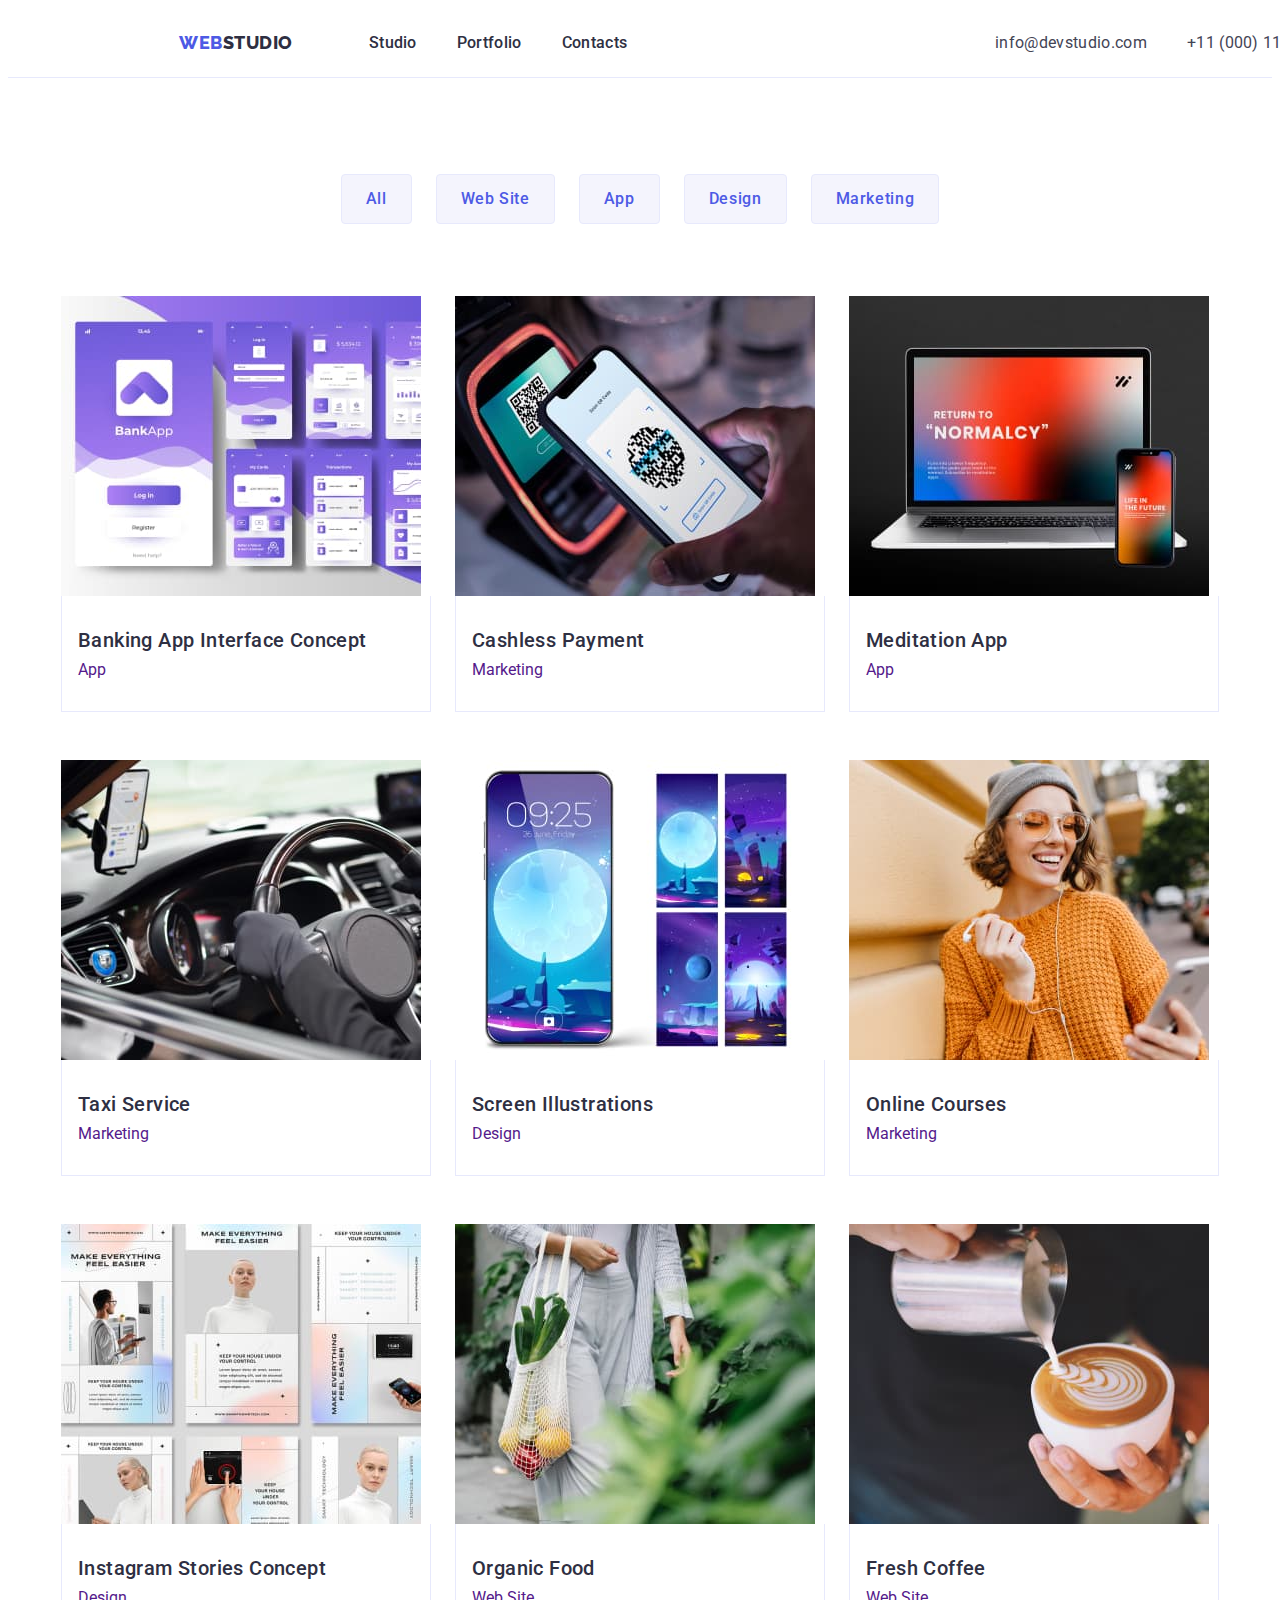
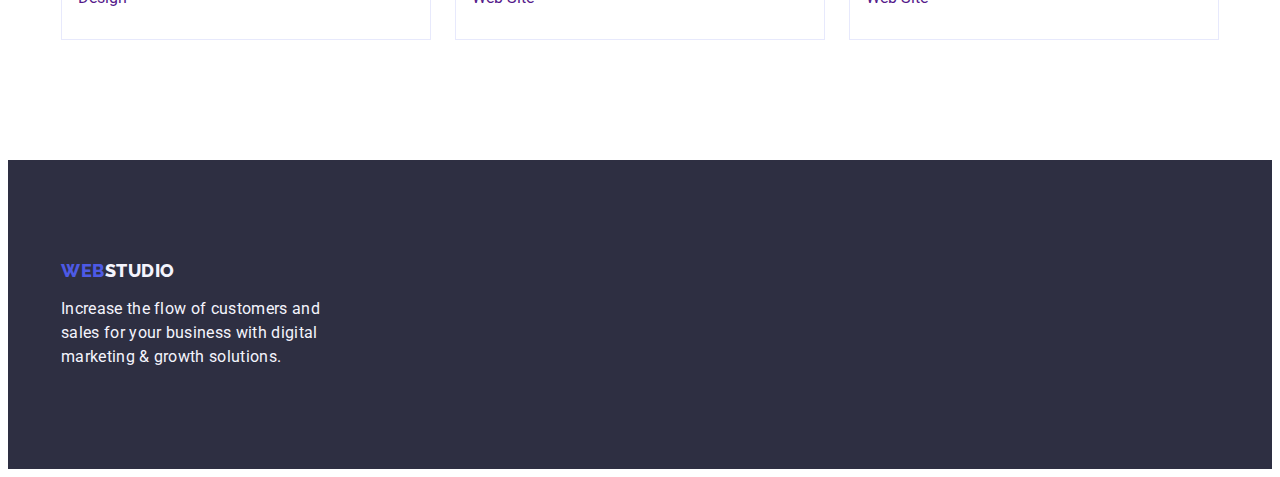
==== portfolio.html @ f6ab77c1 "Initial commit" ====
<!DOCTYPE html>
<html lang="en">
  <head>
    <meta charset="UTF-8" />
    <meta http-equiv="X-UA-Compatible" content="IE=edge" />
    <meta name="viewport" content="width=device-width, initial-scale=1.0" />
    <title>Document</title>
    <!-- Fonts -->
    <link rel="preconnect" href="https://fonts.googleapis.com" />
    <link rel="preconnect" href="https://fonts.gstatic.com" crossorigin />
    <link
      href="https://fonts.googleapis.com/css2?family=Raleway:wght@800&family=Roboto:wght@400;500;700&display=swap"
      rel="stylesheet"
    />
    <!-- Modern normalize -->
    <link
      rel="stylesheet"
      href="https://cdnjs.cloudflare.com/ajax/libs/modern-normalize/2.0.0/modern-normalize.min.css"
      integrity="sha512-4xo8blKMVCiXpTaLzQSLSw3KFOVPWhm/TRtuPVc4WG6kUgjH6J03IBuG7JZPkcWMxJ5huwaBpOpnwYElP/m6wg=="
      crossorigin="anonymous"
      referrerpolicy="no-referrer"
    />
    <!-- Styles CSS -->
    <link rel="stylesheet" href="./css/styles.css" />
  </head>

  <body>
    <header class="page-header">
      <div class="container header-container">
        <nav class="header-nav">
          <a href="./index.html" class="logo link">
            Web<span class="accent">Studio</span></a
          >

          <!--Site nav-->
          <ul class="nav-list list">
            <li><a href="./index.html" class="nav-link link">Studio</a></li>
            <li>
              <a href="./portfolio.html" class="nav-link link">Portfolio</a>
            </li>
            <li><a href="" class="nav-link link">Contacts</a></li>
          </ul>
        </nav>

        <!--Address-->
        <address class="address">
          <ul class="contacts-list list">
            <li>
              <a class="contacts-link" href="mailto:info@devstudio.com"
                >info@devstudio.com</a
              >
            </li>
            <li>
              <a class="contacts-link" href="tel:+110001111111"
                >+11 (000) 111-11-11</a
              >
            </li>
          </ul>
        </address>
      </div>
    </header>

    <!-- Main -->
    <main>
      <section class="portfolio">
        <div class="container portfolio-container">
          <h1 class="visually-hidden">Portfolio</h1>
          <ul class="buttons-list list">
            <li class="portfolio-nav">
              <button type="button" class="portfolio-button">All</button>
            </li>
            <li class="portfolio-nav">
              <button type="button" class="portfolio-button">Web Site</button>
            </li>
            <li class="portfolio-nav">
              <button type="button" class="portfolio-button">App</button>
            </li>
            <li>
              <button type="button" class="portfolio-button">Design</button>
            </li>
            <li class="portfolio-nav">
              <button type="button" class="portfolio-button">Marketing</button>
            </li>
          </ul>

          <ul class="portfolio-list list">
            <li class="portfolio-card">
              <a href="" class="link">
                <img
                  src="./images/banking-app.jpg"
                  alt="Banking App Interface Concept"
                  width="360"
                />
                <div class="portfolio-description">
                  <h2 class="section-subtitle">
                    Banking App Interface Concept
                  </h2>
                  <p class="portfolio-text">App</p>
                </div>
              </a>
            </li>

            <li class="portfolio-card">
              <a href="" class="link">
                <img
                  src="./images/cashless-payment.jpg"
                  alt="Cashless Payment"
                  width="360"
                />
                <div class="portfolio-description">
                  <h2 class="section-subtitle">Cashless Payment</h2>
                  <p class="portfolio-text">Marketing</p>
                </div>
              </a>
            </li>

            <li class="portfolio-card">
              <a href="" class="link">
                <img
                  src="./images/meditation-app.jpg"
                  alt="Meditation App"
                  width="360"
                />
                <div class="portfolio-description">
                  <h2 class="section-subtitle">Meditation App</h2>
                  <p class="portfolio-text">App</p>
                </div>
              </a>
            </li>

            <li class="portfolio-card">
              <a href="" class="link">
                <img
                  src="./images/taxi-survice.jpg"
                  alt="Taxi Service"
                  width="360"
                />
                <div class="portfolio-description">
                  <h2 class="section-subtitle">Taxi Service</h2>
                  <p class="portfolio-text">Marketing</p>
                </div>
              </a>
            </li>

            <li class="portfolio-card">
              <a href="" class="link">
                <img
                  src="./images/screen-illustrations.jpg"
                  alt="Screen Illustrations"
                  width="360"
                />
                <div class="portfolio-description">
                  <h2 class="section-subtitle">Screen Illustrations</h2>
                  <p class="portfolio-text">Design</p>
                </div>
              </a>
            </li>

            <li class="portfolio-card">
              <a href="" class="link">
                <img
                  src="./images/online-courses.jpg"
                  alt="Online Courses"
                  width="360"
                />
                <div class="portfolio-description">
                  <h2 class="section-subtitle">Online Courses</h2>
                  <p class="portfolio-text">Marketing</p>
                </div>
              </a>
            </li>

            <li class="portfolio-card">
              <a href="" class="link">
                <img
                  src="./images/instagram-stories.jpg"
                  alt="Instagram Stories Concept"
                  width="360"
                />
                <div class="portfolio-description">
                  <h2 class="section-subtitle">Instagram Stories Concept</h2>
                  <p class="portfolio-text">Design</p>
                </div>
              </a>
            </li>

            <li class="portfolio-card">
              <a href="" class="link">
                <img
                  src="./images/organic-food.jpg"
                  alt="Organic Food"
                  width="360"
                />
                <div class="portfolio-description">
                  <h2 class="section-subtitle">Organic Food</h2>
                  <p class="portfolio-text">Web Site</p>
                </div>
              </a>
            </li>

            <li class="portfolio-card">
              <a href="" class="link">
                <img
                  src="./images/fresh-coffee.jpg"
                  alt="Fresh Coffee"
                  width="360"
                />
                <div class="portfolio-description">
                  <h2 class="section-subtitle">Fresh Coffee</h2>
                  <p class="portfolio-text">Web Site</p>
                </div>
              </a>
            </li>
          </ul>
        </div>
      </section>
    </main>

    <!-- Footer -->
    <footer class="footer">
      <div class="container footer-container">
        <a href="./index.html" class="logo footer-link">
          Web<span class="accent">Studio</span></a
        >
        <p class="footer-description">
          Increase the flow of customers and sales for your business with
          digital marketing & growth solutions.
        </p>
      </div>
    </footer>
  </body>
</html>
---- css/styles.css ----
:root {
  --brand-color: #4d5ae5;
  --secondary-color: #2e2f42;
  --third-color: #434455;
  --background-color: #2e2f42;
  --second-background-color: #f4f4fd;
  --border-color: #e7e9fc;
}

body {
  color: var(--third-color);
  background-color: #ffffff;
  font-family: Roboto, sans-serif;
}

/* RESET */
h1,
h2,
h3,
p {
  margin: 0;
}

ul,
li {
  margin: 0;
  padding: 0;
}

img {
  display: block;
}

.visually-hidden {
  position: absolute;
  width: 1px;
  height: 1px;
  margin: -1px;
  border: 0;
  padding: 0;
  white-space: nowrap;
  clip-path: inset(100%);
  clip: rect(0 0 0 0);
  overflow: hidden;
}

.link {
  text-decoration: none;
}

.list {
  list-style: none;
}

.section-title {
  color: var(--secondary-color);
  margin-bottom: 72px;
  color: #2e2f42;
  font-weight: 700;
  font-size: 36px;
  font-size: 36px;
  line-height: 1.11;
  text-align: center;
  letter-spacing: 0.02em;
  text-transform: capitalize;
}

.section-subtitle {
  margin-bottom: 8px;
  font-weight: 500;
  font-size: 20px;
  line-height: 1.2;
  letter-spacing: 0.02em;
  color: var(--secondary-color);
}

.description {
  font-family: Roboto, sans-serif;
  font-weight: 400;
  font-size: 16px;
  line-height: 1.5;
  letter-spacing: 0.02em;
  color: var(--third-color);
}

.container {
  width: 1158px;
  padding: 0 15px;
  margin: 0 auto;
}

/* HEADER */

/* LOGO */

.logo {
  margin-right: 76px;
  font-family: Raleway, sans-serif;
  color: var(--brand-color);
  font-size: 18px;
  font-weight: 800;
  line-height: 1.17;
  letter-spacing: 0.03em;
  text-transform: uppercase;
  text-decoration: none;
}

.logo:hover {
  color: #525cc9;
}
.logo .accent {
  color: #2e2f42;
}

.page-header {
  padding: 22.5px 156px;
  border-bottom: 1px solid #e7e9fc;
}

.header-nav {
  display: flex;
  align-items: center;
}

.header-container {
  display: flex;
  justify-content: space-between;
}

/* SITE NAV */

.nav-list {
  display: flex;
  gap: 40px;
}

.nav-link {
  padding-top: 24px;
  padding-bottom: 24px;
  font-weight: 500;
  line-height: 1.5;
  letter-spacing: 0.02em;
  color: var(--secondary-color);
}

.nav-link:hover,
.nav-link:focus {
  color: #404bbf;
}

.contacts-list {
  display: flex;
  flex-direction: row;
  align-items: center;
  gap: 40px;
}

.header-list .link:current {
  color: var(--brand-color);
}

/* ADDRESS */

.contacts-link {
  color: #434455;
  font-size: 16px;
  line-height: 1.5;
  font-weight: 400;
  letter-spacing: 0.02em;
  text-decoration: none;
}

.contacts-link:hover,
.contacts-link:focus {
  color: #404bbf;
}

.address {
  display: flex;
  font-style: normal;
}

/* FOOTER */

.footer {
  padding-top: 100px;
  padding-bottom: 100px;
  color: #f4f4fd;
  background-color: var(--background-color);
}

.footer-description {
  max-width: 264px;
  color: var(--second-background-color);
  background-color: var(--background-color);
  line-height: 1.5;
  letter-spacing: 0.02em;
}

.footer-link {
  display: inline-block;
  margin-bottom: 16px;
}

.footer .accent {
  color: #f4f4fd;
}

/* INDEX */
/* HERO */

.hero-container {
  display: flex;
  flex-direction: column;
  gap: 48px;
  align-items: center;
}

.hero {
  padding-top: 188px;
  padding-bottom: 188px;
  background-color: var(--background-color);
}

.hero-title {
  color: #ffffff;
  max-width: 496px;
  font-size: 56px;
  line-height: 1.07;
  letter-spacing: 0.02em;
  text-align: center;
}

.hero-button {
  display: block;
  min-width: 169px;
  height: 56px;
  border: none;
  border-radius: 4px;
  cursor: pointer;

  font-family: Roboto, sans-serif;
  font-weight: 500;
  font-size: 16px;
  line-height: 1.5;
  letter-spacing: 0.04em;
  background-color: var(--brand-color);
  color: #ffffff;
}

.hero-button:hover,
.hero-button:focus {
  background-color: #404bbf;
  cursor: pointer;
}

/* BENEFITS */

.benefits-section {
  padding-top: 120px;
  padding-bottom: 120px;
}

.benefits-container {
  display: flex;
}

.benefits-list {
  display: flex;
  gap: 24px;
}

.benefits-item {
  width: calc((100% - 72px) / 4);
}

/* WHAT ARE WE DOING */

.works-section {
  padding-bottom: 120px;
}

.works-container {
  display: flax;
  flex-direction: column;
}

.works-list {
  display: flex;
  flex-direction: row;
  gap: 24px;
}

.works-item {
  width: calc((100% - 48px) / 3);
}

/* OUR TEAM */

.team-section {
  padding-top: 120px;
  padding-bottom: 120px;
  background-color: #f4f4fd;
}

.team-container {
  display: flex;
  flex-direction: column;
}

.team-list {
  display: flex;
  gap: 24px;
}

.team-card {
  width: calc((100% - 72px) / 4);
  border-radius: 0px 0px 4px 4px;
  background-color: #ffffff;
}

.team-description {
  padding: 32px 16px;
  text-align: center;
}

/* PORTFOLIO */

.portfolio {
  padding-top: 96px;
  padding-bottom: 120px;
}

.portfolio-container {
  display: flex;
  flex-direction: column;
  align-items: center;
}

.portfolio-list {
  display: flex;
  flex-wrap: wrap;
  column-gap: 24px;
  row-gap: 48px;
}

.portfolio-card {
  width: calc((100% - 48px) / 3);
}

.portfolio-description {
  padding: 32px 16px;
  border: 1px solid var(--border-color);
  border-top: none;
}

.buttons-list {
  display: flex;
  justify-content: center;
  gap: 24px;
  margin-bottom: 72px;
}

.portfolio-button {
  border-radius: 4px;
  border: 1px solid var(--border-color);
  padding: 12px 24px;

  font-family: Roboto, sans-serif;
  font-weight: 500;
  font-size: 16px;
  line-height: 1.5;
  letter-spacing: 0.04em;
  color: var(--brand-color);
  background-color: var(--second-background-color);
  cursor: pointer;
}

.portfolio-button:hover,
.portfolio-button:focus,
.portfolio-button:active {
  color: #ffffff;
  background-color: #404bbf;
  border: 1px solid transparent;
}
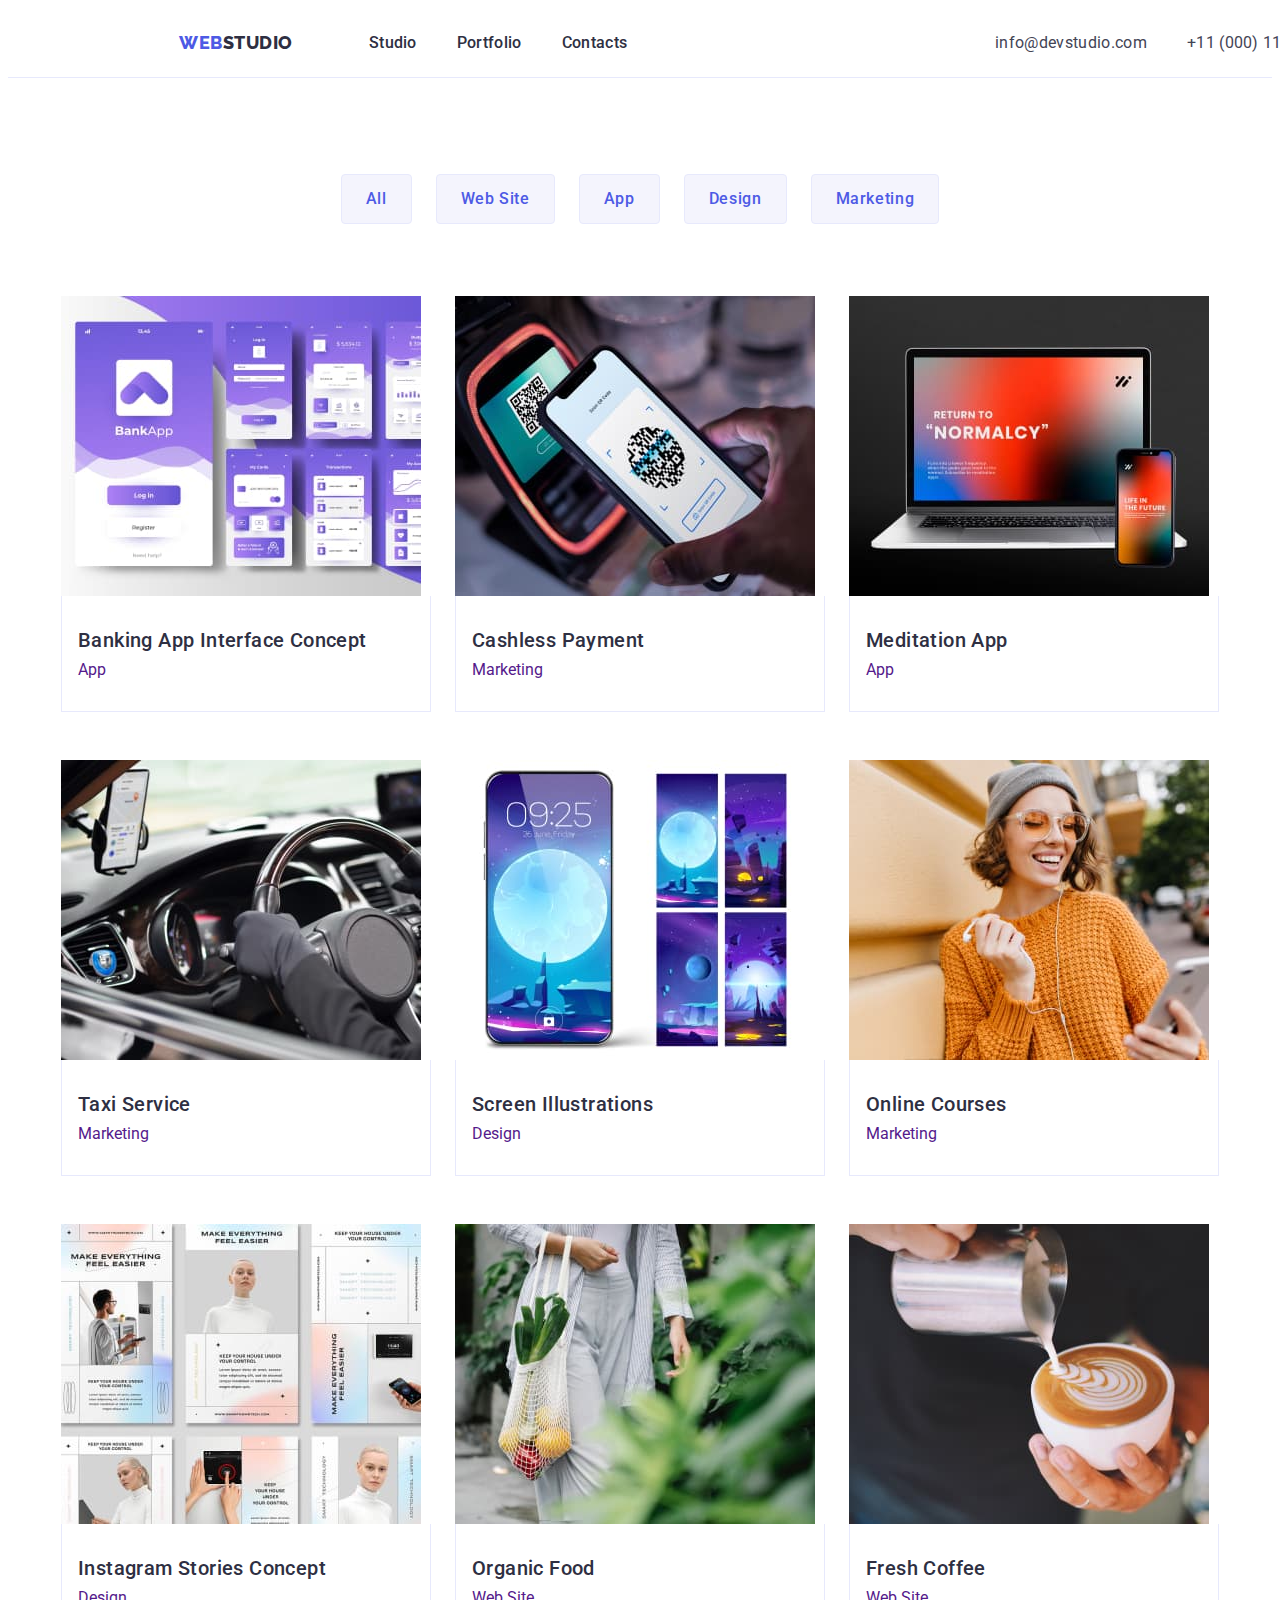
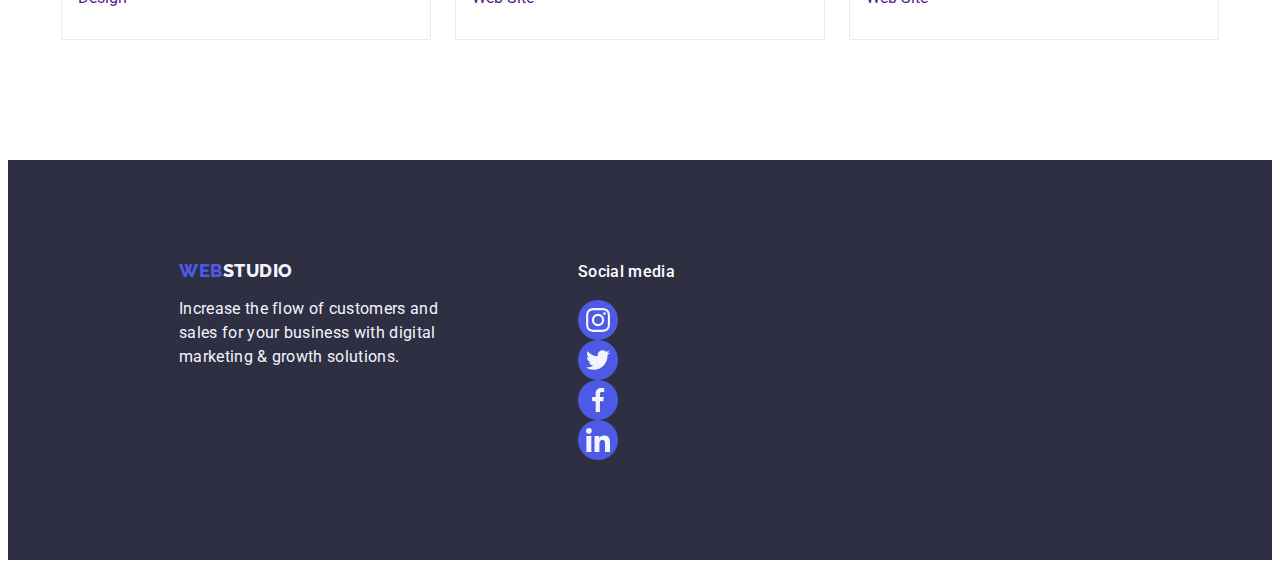
==== commit 78dd0dee: "Update svg.icons" ====
--- a/portfolio.html
+++ b/portfolio.html
@@ -218,14 +218,73 @@
 
     <!-- Footer -->
     <footer class="footer">
-      <div class="container footer-container">
-        <a href="./index.html" class="logo footer-link">
-          Web<span class="accent">Studio</span></a
-        >
-        <p class="footer-description">
-          Increase the flow of customers and sales for your business with
-          digital marketing & growth solutions.
-        </p>
+      <div class="footer-box">
+        <div class="container footer-container">
+          <a href="./index.html" class="logo footer-link">
+            Web<span class="accent">Studio</span></a
+          >
+          <p class="footer-description">
+            Increase the flow of customers and sales for your business with
+            digital marketing & growth solutions.
+          </p>
+        </div>
+        <div class="footer-socials">
+          <p class="section-subtitle">Social media</p>
+          <ul class="socials-list footer-socials list">
+            <li class="socials-item">
+              <a
+                class="socials-link link"
+                href="https://instagram.com"
+                target="_blank"
+                rel="noopener no refferer"
+                aria-label="Instagram icon"
+              >
+                <svg class="socials-icon" width="24" height="24">
+                  <use href="./images/icons.svg#instagram"></use>
+                </svg>
+              </a>
+            </li>
+            <li class="socials-item">
+              <a
+                class="socials-link link"
+                href="https://twitter.com"
+                target="_blank"
+                rel="noopener no refferer"
+                aria-label="Twitter icon"
+              >
+                <svg class="socials-icon" width="24" height="24">
+                  <use href="./images/icons.svg#twitter"></use>
+                </svg>
+              </a>
+            </li>
+            <li class="socials-item">
+              <a
+                class="socials-link link"
+                href="https://facebook.com"
+                target="_blank"
+                rel="noopener no refferer"
+                aria-label="Facebook icon"
+              >
+                <svg class="socials-icon" width="24" height="24">
+                  <use href="./images/icons.svg#facebook"></use>
+                </svg>
+              </a>
+            </li>
+            <li class="socials-item">
+              <a
+                class="socials-link link"
+                href="https://linkedin.com"
+                target="_blank"
+                rel="noopener no refferer"
+                aria-label="Linkedin icon"
+              >
+                <svg class="socials-icon" width="24" height="24">
+                  <use href="./images/icons.svg#linkedin"></use>
+                </svg>
+              </a>
+            </li>
+          </ul>
+        </div>
       </div>
     </footer>
   </body>
--- a/css/styles.css
+++ b/css/styles.css
@@ -5,6 +5,8 @@
   --background-color: #2e2f42;
   --second-background-color: #f4f4fd;
   --border-color: #e7e9fc;
+  --secondary-icons-color: #404bbf;
+  --icon-customers-color: #8e8f99;
 }
 
 body {
@@ -183,10 +185,51 @@
 /* FOOTER */
 
 .footer {
+  display: flex;
+  gap: 120px;
+
+  padding-left: 156px;
   padding-top: 100px;
   padding-bottom: 100px;
   color: #f4f4fd;
   background-color: var(--background-color);
+}
+
+.footer-container {
+  box-sizing: content-box;
+  width: 264px;
+  margin-right: 120px;
+}
+
+.footer-box {
+  display: flex;
+  align-items: baseline;
+}
+
+.footer-socials {
+  gap: 16px;
+}
+
+.footer-socials .section-subtitle {
+  font-family: Roboto;
+  font-style: normal;
+  font-size: 16px;
+  font-weight: 500;
+  line-height: 24px;
+  letter-spacing: 0.32px;
+  text-align: left;
+  margin-bottom: 16px;
+  color: #ffffff;
+}
+
+.footer .socials-item {
+  border-radius: 50%;
+  background-color: var(--accent-color);
+}
+
+.footer .socials-icon {
+  width: 24px;
+  height: 24px;
 }
 
 .footer-description {
@@ -217,9 +260,21 @@
 }
 
 .hero {
+  max-width: 1440px;
+  margin: 0 auto;
   padding-top: 188px;
   padding-bottom: 188px;
-  background-color: var(--background-color);
+
+  background-color: gba(46, 47, 66, 0.7);
+  background-image: linear-gradient(
+      rgba(46, 47, 66, 0.7),
+      rgba(46, 47, 66, 0.7)
+    ),
+    url("../images/hero/hero-bg.jpg");
+  background-position: center;
+  background-repeat: no-repeat;
+  background-size: cover;
+  color: #ffffff;
 }
 
 .hero-title {
@@ -274,6 +329,16 @@
   width: calc((100% - 72px) / 4);
 }
 
+.icon-container {
+  display: flex;
+  justify-content: center;
+  align-items: center;
+  background-color: var(--second-background-color);
+  height: 112px;
+  margin-bottom: 8px;
+  border-radius: 4px;
+}
+
 /* WHAT ARE WE DOING */
 
 .works-section {
@@ -322,6 +387,92 @@
 .team-description {
   padding: 32px 16px;
   text-align: center;
+}
+
+/* Social links */
+.socials {
+  display: flex;
+  justify-content: center;
+  gap: 24px;
+  margin-top: 8px;
+}
+
+.socials-item {
+  width: 40px;
+  height: 40px;
+  border-radius: 50%;
+  background-color: var(--brand-color);
+}
+
+.socials-link {
+  display: flex;
+  align-items: center;
+  justify-content: center;
+  width: 100%;
+  height: 100%;
+  background-color: var(--brand-color);
+  border-radius: 50%;
+}
+
+.socials-item:hover,
+.socials-item:focus {
+  background-color: var(--secondary-icons-color);
+  cursor: pointer;
+}
+
+.socials-link:hover,
+.socials-link:focus {
+  background-color: var(--secondary-icons-color);
+}
+
+.socials-icon {
+  width: 16px;
+  height: 16px;
+  fill: var(--second-background-color);
+}
+
+/* CUSTOMERS */
+
+.customers-section {
+  padding: 120px 0;
+}
+
+.customers-list {
+  display: flex;
+  gap: 24px;
+  justify-content: center;
+}
+
+.customers-item {
+  width: calc((100% - 120px) / 6);
+  height: 88px;
+}
+
+.customers-link {
+  display: flex;
+  justify-content: center;
+  align-items: center;
+
+  width: 100%;
+  height: 100%;
+  border-radius: 4px;
+  border: 1px solid #8e8f99;
+  color: var(--icon-customers-color);
+}
+
+.customer-link:hover,
+.customer-link:focus {
+  border-color: var(--action-color);
+  color: var(--action-color);
+}
+
+.customers-icon {
+  fill: currentColor;
+}
+
+.customers-icon:hover,
+.customers-icon:focus {
+  fill: var(--secondary-icons-color);
 }
 
 /* PORTFOLIO */
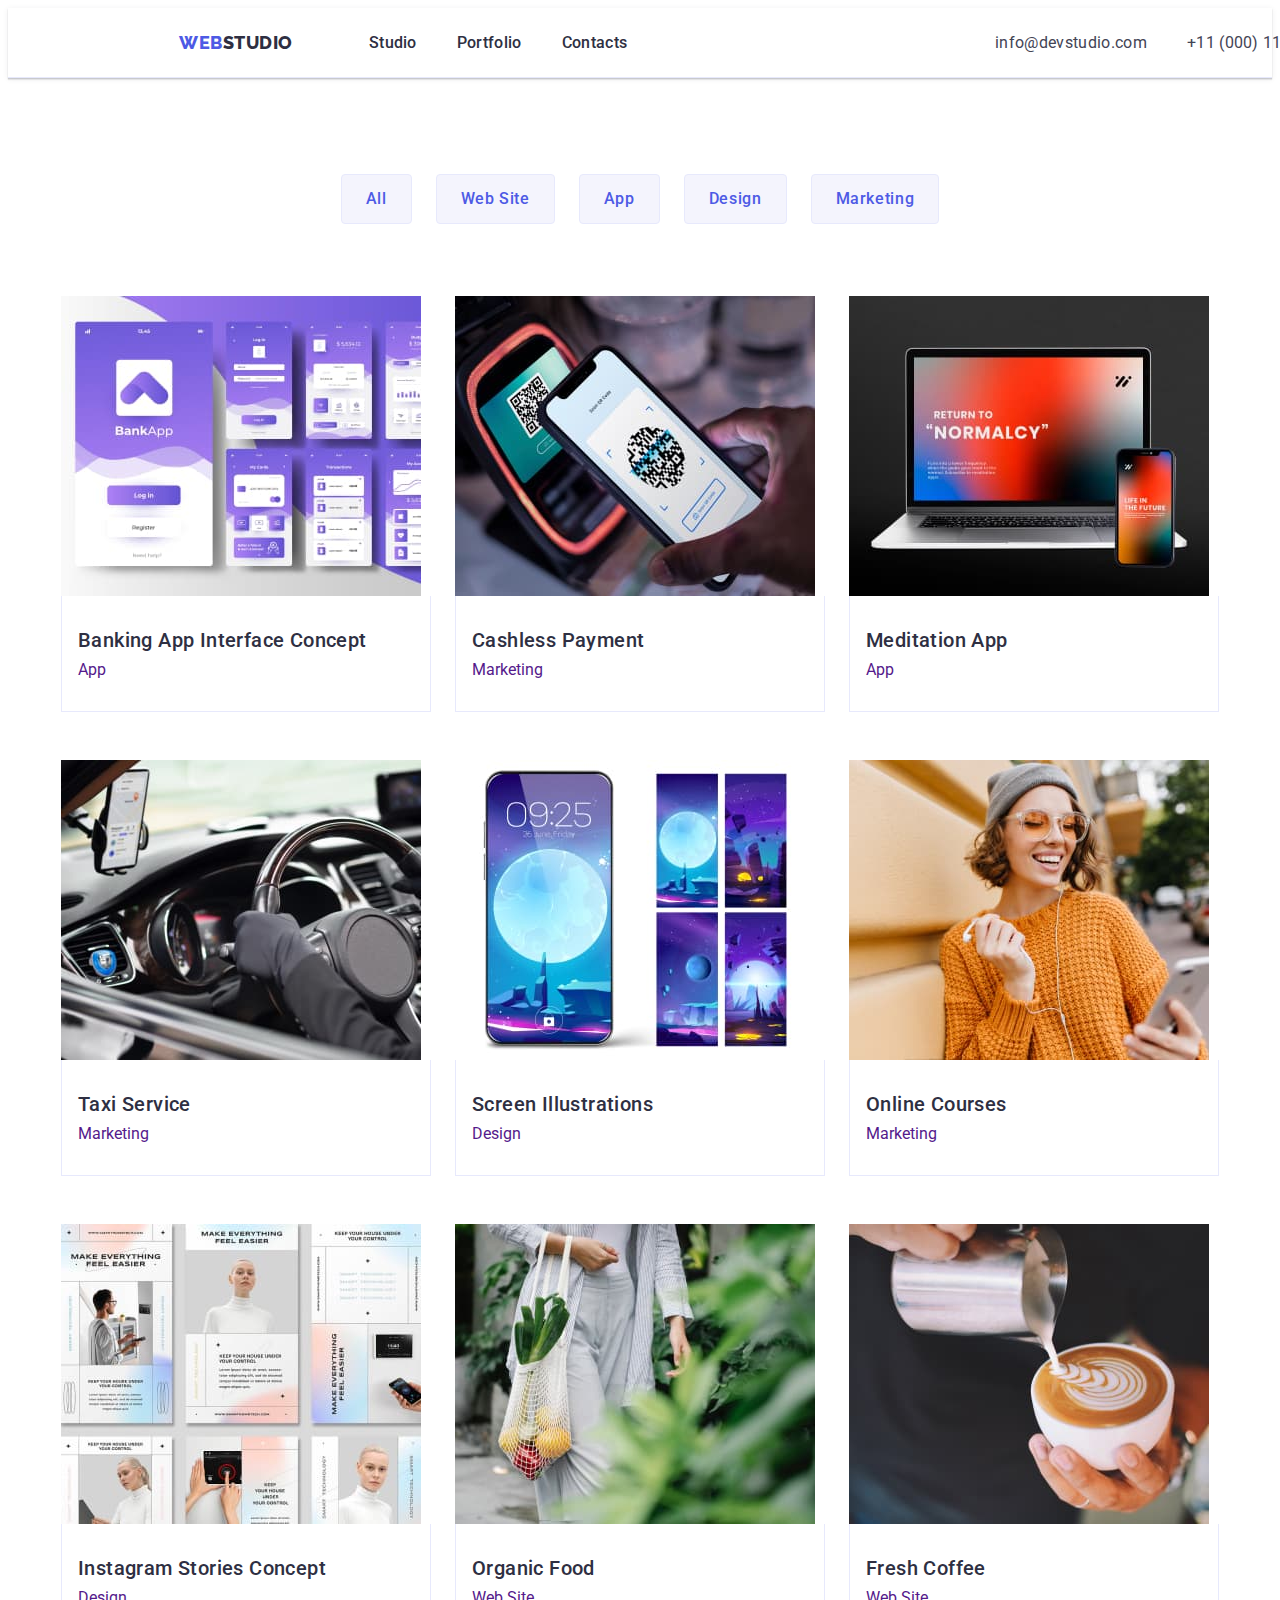
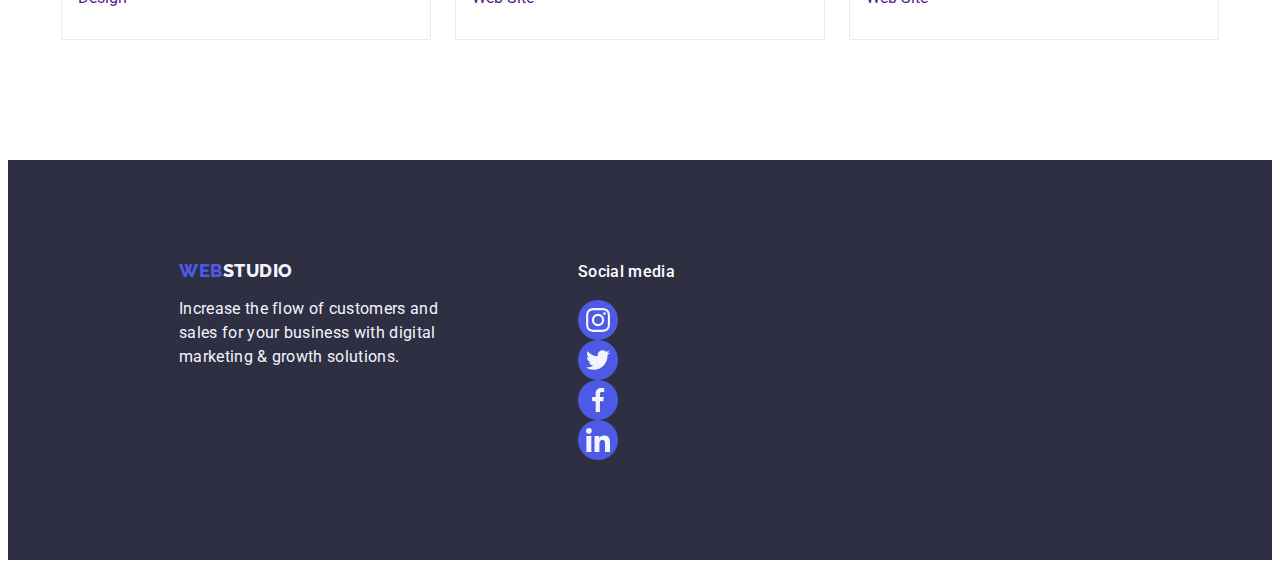
==== commit fa47f81d: "Added box-shadow" ====
--- a/portfolio.html
+++ b/portfolio.html
@@ -85,7 +85,7 @@
 
           <ul class="portfolio-list list">
             <li class="portfolio-card">
-              <a href="" class="link">
+              <a href="" class="portfolio-link link">
                 <img
                   src="./images/banking-app.jpg"
                   alt="Banking App Interface Concept"
@@ -101,7 +101,7 @@
             </li>
 
             <li class="portfolio-card">
-              <a href="" class="link">
+              <a href="" class="portfolio-link link">
                 <img
                   src="./images/cashless-payment.jpg"
                   alt="Cashless Payment"
@@ -115,7 +115,7 @@
             </li>
 
             <li class="portfolio-card">
-              <a href="" class="link">
+              <a href="" class="portfolio-link link">
                 <img
                   src="./images/meditation-app.jpg"
                   alt="Meditation App"
@@ -129,7 +129,7 @@
             </li>
 
             <li class="portfolio-card">
-              <a href="" class="link">
+              <a href="" class="portfolio-link link">
                 <img
                   src="./images/taxi-survice.jpg"
                   alt="Taxi Service"
@@ -143,7 +143,7 @@
             </li>
 
             <li class="portfolio-card">
-              <a href="" class="link">
+              <a href="" class="portfolio-link link">
                 <img
                   src="./images/screen-illustrations.jpg"
                   alt="Screen Illustrations"
@@ -157,7 +157,7 @@
             </li>
 
             <li class="portfolio-card">
-              <a href="" class="link">
+              <a href="" class="portfolio-link link">
                 <img
                   src="./images/online-courses.jpg"
                   alt="Online Courses"
@@ -171,7 +171,7 @@
             </li>
 
             <li class="portfolio-card">
-              <a href="" class="link">
+              <a href="" class="portfolio-link link">
                 <img
                   src="./images/instagram-stories.jpg"
                   alt="Instagram Stories Concept"
@@ -185,7 +185,7 @@
             </li>
 
             <li class="portfolio-card">
-              <a href="" class="link">
+              <a href="" class="portfolio-link link">
                 <img
                   src="./images/organic-food.jpg"
                   alt="Organic Food"
@@ -199,7 +199,7 @@
             </li>
 
             <li class="portfolio-card">
-              <a href="" class="link">
+              <a href="" class="portfolio-link link">
                 <img
                   src="./images/fresh-coffee.jpg"
                   alt="Fresh Coffee"
--- a/css/styles.css
+++ b/css/styles.css
@@ -117,6 +117,8 @@
 .page-header {
   padding: 22.5px 156px;
   border-bottom: 1px solid #e7e9fc;
+  box-shadow: 0px 2px 1px rgba(46, 47, 66, 0.08),
+    0px 1px 1px rgba(46, 47, 66, 0.16), 0px 1px 6px rgba(46, 47, 66, 0.08);
 }
 
 .header-nav {
@@ -360,7 +362,7 @@
   width: calc((100% - 48px) / 3);
 }
 
-/* OUR TEAM */
+/* TEAM */
 
 .team-section {
   padding-top: 120px;
@@ -382,6 +384,9 @@
   width: calc((100% - 72px) / 4);
   border-radius: 0px 0px 4px 4px;
   background-color: #ffffff;
+  box-shadow: 0px 2px 1px 0px rgba(46, 47, 66, 0.08),
+    0px 1px 1px 0px rgba(46, 47, 66, 0.16),
+    0px 1px 6px 0px rgba(46, 47, 66, 0.08);
 }
 
 .team-description {
@@ -416,13 +421,13 @@
 
 .socials-item:hover,
 .socials-item:focus {
-  background-color: var(--secondary-icons-color);
+  background-color: #31d0aa;
   cursor: pointer;
 }
 
 .socials-link:hover,
 .socials-link:focus {
-  background-color: var(--secondary-icons-color);
+  background-color: #31d0aa;
 }
 
 .socials-icon {
@@ -460,10 +465,10 @@
   color: var(--icon-customers-color);
 }
 
-.customer-link:hover,
-.customer-link:focus {
-  border-color: var(--action-color);
-  color: var(--action-color);
+.customers-link:hover,
+.customers-link:focus {
+  border-color: var(--secondary-icons-color);
+  color: var(--secondary-icons-color);
 }
 
 .customers-icon {
@@ -497,6 +502,22 @@
 
 .portfolio-card {
   width: calc((100% - 48px) / 3);
+}
+
+.portfolio-card:hover,
+.portfolio-card:focus {
+  box-shadow: 0px 1px 6px rgba(46, 47, 66, 0.08),
+    0px 1px 1px rgba(46, 47, 66, 0.16), 0px 2px 1px rgba(46, 47, 66, 0.08);
+}
+
+.portfolio-link {
+  display: block;
+}
+
+.portfolio-link:hover,
+.portfolio-link:focus {
+  box-shadow: 0px 1px 6px rgba(46, 47, 66, 0.08),
+    0px 1px 1px rgba(46, 47, 66, 0.16), 0px 2px 1px rgba(46, 47, 66, 0.08);
 }
 
 .portfolio-description {
